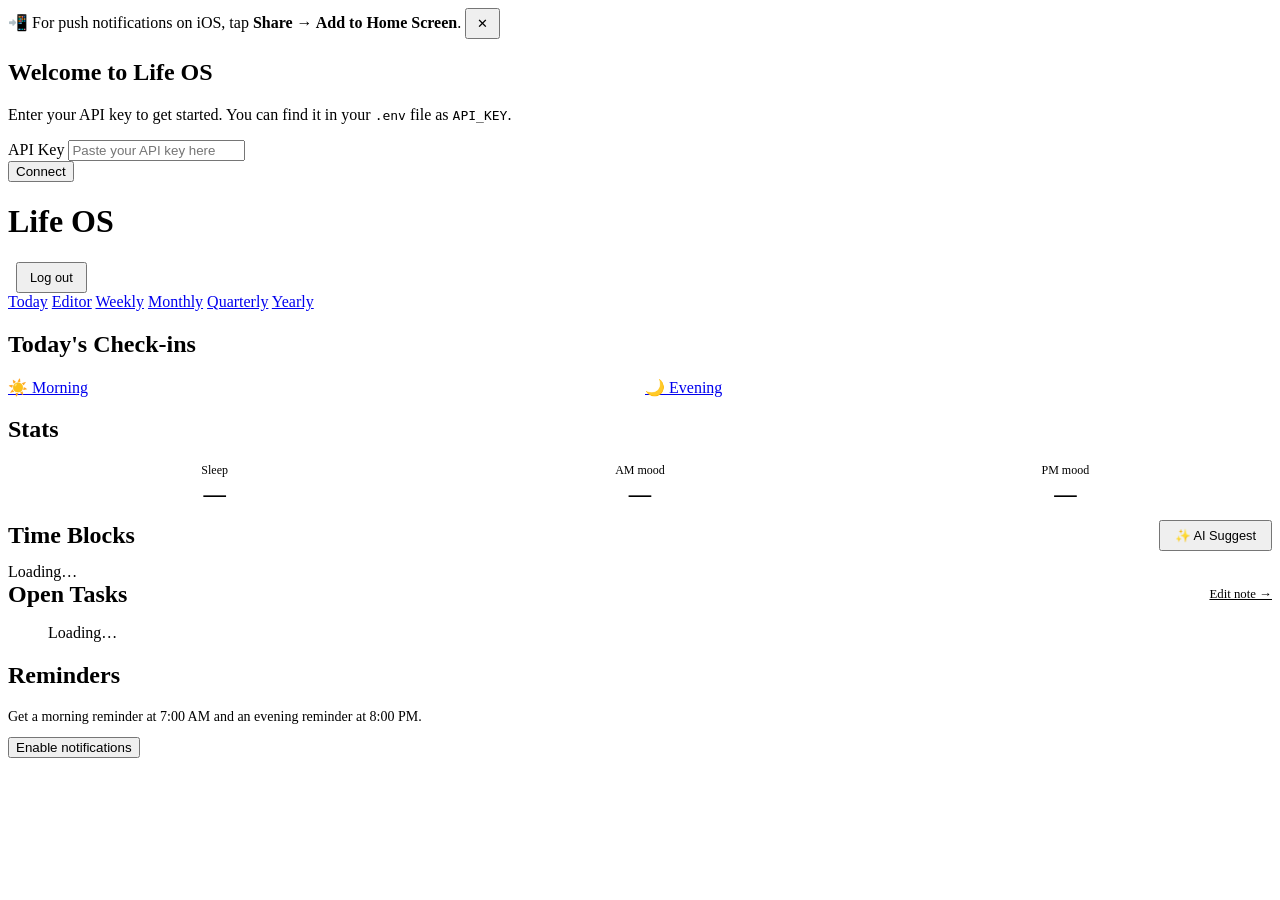
==== frontend/index.html @ 3bc8c0fd "Initial Life OS implementation Full-stack personal planner with: - FastAPI backend: daily/planning n" ====
<!DOCTYPE html>
<html lang="en">
<head>
  <meta charset="UTF-8">
  <meta name="viewport" content="width=device-width, initial-scale=1, viewport-fit=cover">
  <meta name="description" content="Life OS — Personal planner">
  <meta name="theme-color" content="#1a1a2e">

  <!-- PWA -->
  <link rel="manifest" href="/manifest.json">

  <!-- iOS PWA -->
  <meta name="apple-mobile-web-app-capable" content="yes">
  <meta name="apple-mobile-web-app-status-bar-style" content="black-translucent">
  <meta name="apple-mobile-web-app-title" content="Life OS">
  <link rel="apple-touch-icon" href="/icon-192.png">

  <title>Life OS — Today</title>
  <link rel="stylesheet" href="/css/style.css">
</head>
<body>

<!-- iOS install banner (hidden by default; shown by push.js if needed) -->
<div id="ios-install-banner" class="hidden">
  <span class="icon">📲</span>
  <span>For push notifications on iOS, tap <strong>Share → Add to Home Screen</strong>.</span>
  <button class="dismiss btn btn-secondary" style="padding:6px 10px;font-size:0.8rem;margin-left:auto">✕</button>
</div>

<!-- API key setup modal -->
<div id="setup-modal" class="hidden">
  <div class="modal-box">
    <h2>Welcome to Life OS</h2>
    <p>Enter your API key to get started. You can find it in your <code>.env</code> file as <code>API_KEY</code>.</p>
    <div class="field">
      <label for="api-key-input">API Key</label>
      <input type="text" id="api-key-input" placeholder="Paste your API key here" autocomplete="off" autocorrect="off" spellcheck="false">
    </div>
    <div id="setup-error" style="color:var(--danger);font-size:0.875rem;margin-bottom:12px;display:none"></div>
    <button id="save-key-btn" class="btn btn-primary btn-full">Connect</button>
  </div>
</div>

<header>
  <h1>Life OS</h1>
  <div style="display:flex;gap:8px;align-items:center">
    <span id="date-display" style="font-size:0.875rem;color:var(--text-dim)"></span>
    <button id="logout-btn" class="btn btn-secondary" style="padding:6px 12px;font-size:0.8rem">Log out</button>
  </div>
</header>

<nav>
  <a href="/" class="active">Today</a>
  <a href="/daily.html">Editor</a>
  <a href="/planning.html?horizon=weekly">Weekly</a>
  <a href="/planning.html?horizon=monthly">Monthly</a>
  <a href="/planning.html?horizon=quarterly">Quarterly</a>
  <a href="/planning.html?horizon=yearly">Yearly</a>
</nav>

<div class="container">

  <!-- Journal quick-links -->
  <div class="card">
    <h2>Today's Check-ins</h2>
    <div style="display:flex;gap:10px;flex-wrap:wrap">
      <a id="morning-link" href="/journal-morning.html" class="btn btn-secondary" style="flex:1;min-width:140px">
        ☀️ Morning
      </a>
      <a id="evening-link" href="/journal-evening.html" class="btn btn-secondary" style="flex:1;min-width:140px">
        🌙 Evening
      </a>
    </div>
  </div>

  <!-- Mood & sleep -->
  <div class="card">
    <h2>Stats</h2>
    <div style="display:grid;grid-template-columns:1fr 1fr 1fr;gap:12px;text-align:center">
      <div>
        <div style="font-size:0.75rem;color:var(--text-dim);margin-bottom:4px">Sleep</div>
        <div id="sleep-val" style="font-size:1.4rem;font-weight:600">—</div>
      </div>
      <div>
        <div style="font-size:0.75rem;color:var(--text-dim);margin-bottom:4px">AM mood</div>
        <div id="mood-morning-val" style="font-size:1.4rem;font-weight:600">—</div>
      </div>
      <div>
        <div style="font-size:0.75rem;color:var(--text-dim);margin-bottom:4px">PM mood</div>
        <div id="mood-evening-val" style="font-size:1.4rem;font-weight:600">—</div>
      </div>
    </div>
    <div style="margin-top:12px">
      <div class="mood-grid" id="mood-morning-pips"></div>
    </div>
  </div>

  <!-- Time blocks -->
  <div class="card">
    <div style="display:flex;align-items:center;justify-content:space-between;margin-bottom:12px">
      <h2 style="margin:0">Time Blocks</h2>
      <button id="ai-suggest-btn" class="btn btn-secondary" style="padding:6px 14px;font-size:0.8rem">✨ AI Suggest</button>
    </div>
    <div class="block-list" id="time-blocks">
      <div class="loading"><div class="spinner"></div>Loading…</div>
    </div>
  </div>

  <!-- AI suggestions output -->
  <div id="ai-suggestions"></div>

  <!-- Open tasks -->
  <div class="card">
    <div style="display:flex;align-items:center;justify-content:space-between;margin-bottom:12px">
      <h2 style="margin:0">Open Tasks</h2>
      <a href="/daily.html" style="font-size:0.8rem;color:var(--accent)">Edit note →</a>
    </div>
    <ul class="task-list" id="task-list">
      <div class="loading"><div class="spinner"></div>Loading…</div>
    </ul>
  </div>

  <!-- Push notification setup -->
  <div class="card" id="push-card">
    <h2>Reminders</h2>
    <p style="font-size:0.875rem;color:var(--text-dim);margin-bottom:12px">
      Get a morning reminder at 7:00 AM and an evening reminder at 8:00 PM.
    </p>
    <button id="enable-push-btn" class="btn btn-secondary btn-full">Enable notifications</button>
    <p id="push-status" style="font-size:0.8rem;color:var(--text-dim);margin-top:8px;text-align:center"></p>
  </div>

</div>

<div id="toast"></div>

<script type="module">
  import { api, ApiError } from "/js/api.js";
  import { showToast, showSetupModal, hideSetupModal } from "/js/utils.js";
  import { registerServiceWorker, requestPushPermission, subscribeToPush, showIOSInstallBanner } from "/js/push.js";
  import "/js/today.js";

  // ---- Auth guard ----
  async function checkAuth() {
    const key = localStorage.getItem("life_os_api_key");
    if (!key) { showSetupModal(); return; }
    try {
      const r = await fetch("/api/health");
      if (!r.ok) throw new Error();
    } catch {
      showSetupModal();
    }
  }

  document.getElementById("save-key-btn").addEventListener("click", async () => {
    const key = document.getElementById("api-key-input").value.trim();
    const errEl = document.getElementById("setup-error");
    errEl.style.display = "none";
    if (!key) return;
    // Test the key
    const resp = await fetch(`/api/daily/${api.getToday()}`, {
      headers: { Authorization: `Bearer ${key}` },
    });
    if (resp.status === 401) {
      errEl.textContent = "Invalid API key. Check your .env file.";
      errEl.style.display = "block";
      return;
    }
    localStorage.setItem("life_os_api_key", key);
    hideSetupModal();
    location.reload();
  });

  document.getElementById("logout-btn").addEventListener("click", () => {
    localStorage.removeItem("life_os_api_key");
    location.reload();
  });

  // ---- Push setup ----
  const sw = await registerServiceWorker();
  showIOSInstallBanner();

  document.getElementById("enable-push-btn").addEventListener("click", async () => {
    const granted = await requestPushPermission();
    if (!granted) {
      document.getElementById("push-status").textContent = "Notifications denied. Check browser settings.";
      return;
    }
    const ok = await subscribeToPush();
    document.getElementById("push-status").textContent = ok
      ? "✓ Notifications enabled"
      : "Could not subscribe. VAPID keys may not be configured.";
  });

  if (Notification.permission === "granted") {
    document.getElementById("push-status").textContent = "✓ Notifications already enabled";
    document.getElementById("enable-push-btn").textContent = "Re-subscribe";
  }

  checkAuth();
</script>
</body>
</html>
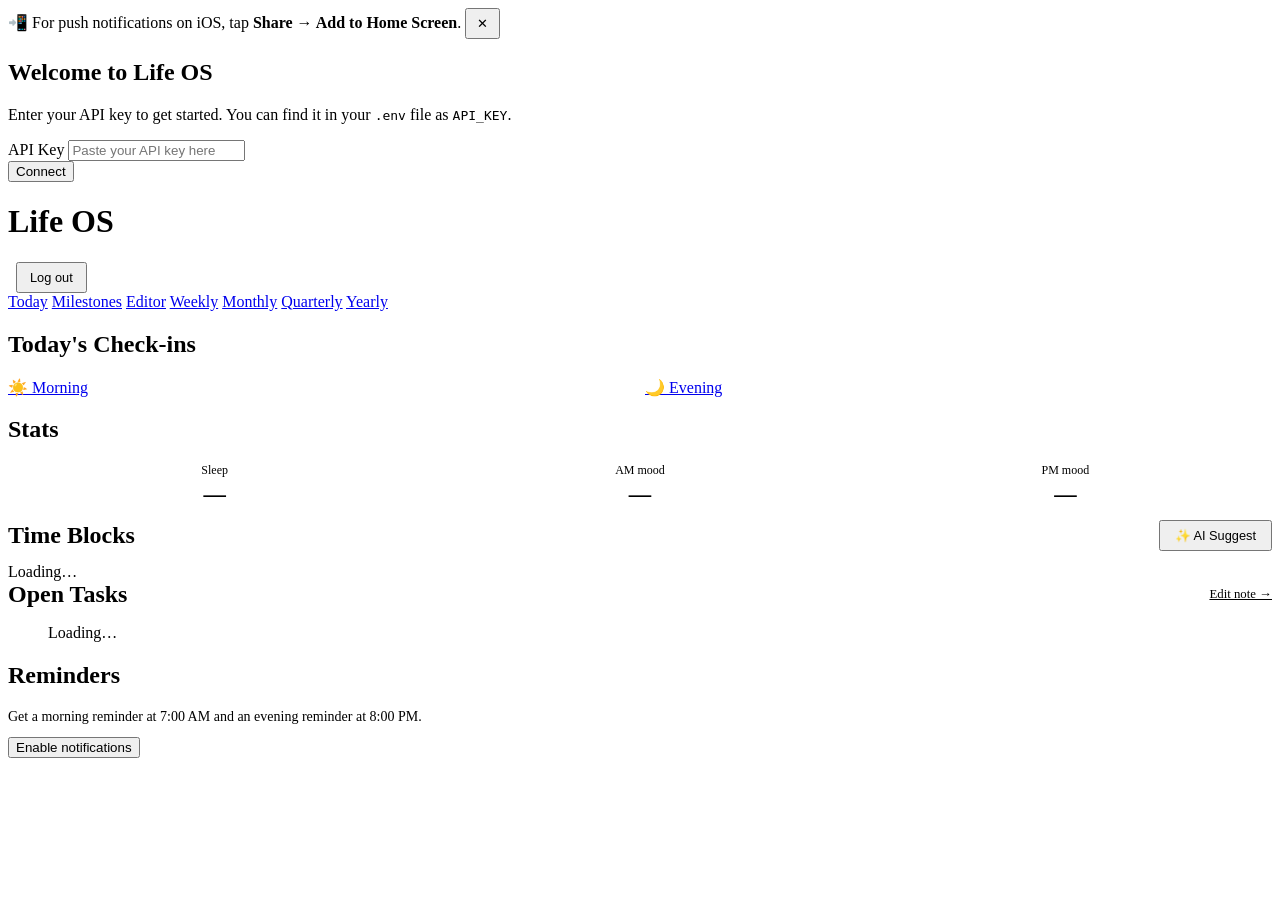
==== commit 63097117: "Add milestone tagging and timeline feature Any line in any vault note can be tagged @milestone or @m" ====
--- a/frontend/index.html
+++ b/frontend/index.html
@@ -51,6 +51,7 @@
 
 <nav>
   <a href="/" class="active">Today</a>
+  <a href="/milestones.html">Milestones</a>
   <a href="/daily.html">Editor</a>
   <a href="/planning.html?horizon=weekly">Weekly</a>
   <a href="/planning.html?horizon=monthly">Monthly</a>
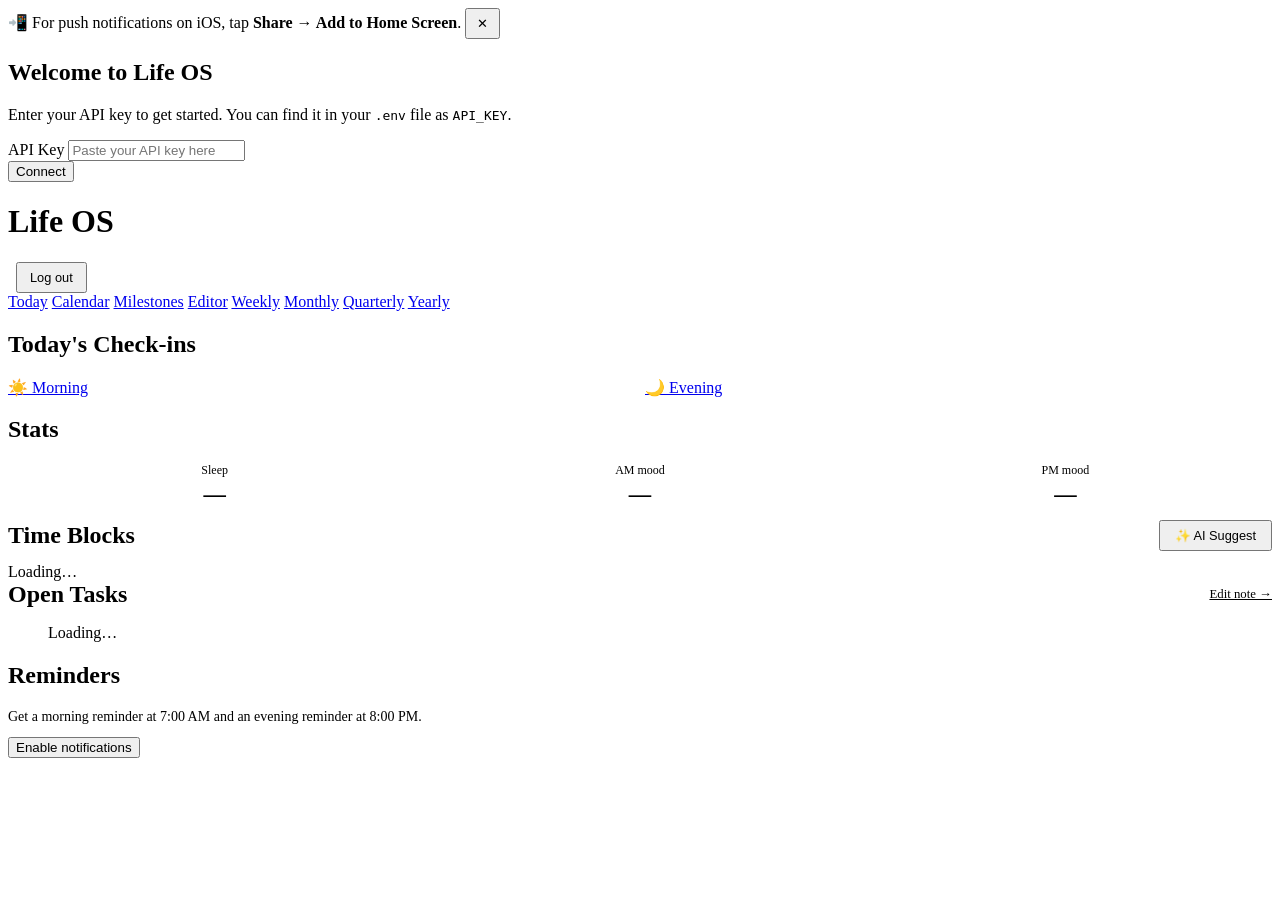
==== commit cd745952: "feat(nav): add Calendar tab; bump SW cache to v3 with calendar.html and calendar.js" ====
--- a/frontend/index.html
+++ b/frontend/index.html
@@ -51,6 +51,7 @@
 
 <nav>
   <a href="/" class="active">Today</a>
+  <a href="/calendar.html">Calendar</a>
   <a href="/milestones.html">Milestones</a>
   <a href="/daily.html">Editor</a>
   <a href="/planning.html?horizon=weekly">Weekly</a>
@@ -137,28 +138,26 @@
 
 <script type="module">
   import { api, ApiError } from "/js/api.js";
-  import { showToast, showSetupModal, hideSetupModal } from "/js/utils.js";
+  import { showToast } from "/js/utils.js";
   import { registerServiceWorker, requestPushPermission, subscribeToPush, showIOSInstallBanner } from "/js/push.js";
   import "/js/today.js";
 
-  // ---- Auth guard ----
-  async function checkAuth() {
-    const key = localStorage.getItem("life_os_api_key");
-    if (!key) { showSetupModal(); return; }
-    try {
-      const r = await fetch("/api/health");
-      if (!r.ok) throw new Error();
-    } catch {
-      showSetupModal();
-    }
-  }
-
+  const modal       = document.getElementById("setup-modal");
+  const apiKeyInput = document.getElementById("api-key-input");
+  const errEl       = document.getElementById("setup-error");
+
+  function showModal() { modal.classList.remove("hidden"); }
+  function hideModal() { modal.classList.add("hidden"); }
+
+  // ---- Auth check — synchronous, runs before any await ----
+  if (!localStorage.getItem("life_os_api_key")) showModal();
+
+  // ---- Save API key ----
   document.getElementById("save-key-btn").addEventListener("click", async () => {
-    const key = document.getElementById("api-key-input").value.trim();
-    const errEl = document.getElementById("setup-error");
+    const key = apiKeyInput.value.trim();
     errEl.style.display = "none";
     if (!key) return;
-    // Test the key
+
     const resp = await fetch(`/api/daily/${api.getToday()}`, {
       headers: { Authorization: `Bearer ${key}` },
     });
@@ -168,18 +167,22 @@
       return;
     }
     localStorage.setItem("life_os_api_key", key);
-    hideSetupModal();
-    location.reload();
-  });
-
+    hideModal();
+    location.reload(); // reload to populate all content now that key is set
+  });
+
+  // ---- Logout — show modal directly, no reload needed ----
   document.getElementById("logout-btn").addEventListener("click", () => {
     localStorage.removeItem("life_os_api_key");
-    location.reload();
-  });
-
-  // ---- Push setup ----
-  const sw = await registerServiceWorker();
-  showIOSInstallBanner();
+    apiKeyInput.value = "";
+    errEl.style.display = "none";
+    showModal();
+  });
+
+  // ---- Push setup (async, after auth check) ----
+  registerServiceWorker().then(() => {
+    showIOSInstallBanner();
+  });
 
   document.getElementById("enable-push-btn").addEventListener("click", async () => {
     const granted = await requestPushPermission();
@@ -197,8 +200,6 @@
     document.getElementById("push-status").textContent = "✓ Notifications already enabled";
     document.getElementById("enable-push-btn").textContent = "Re-subscribe";
   }
-
-  checkAuth();
 </script>
 </body>
 </html>
